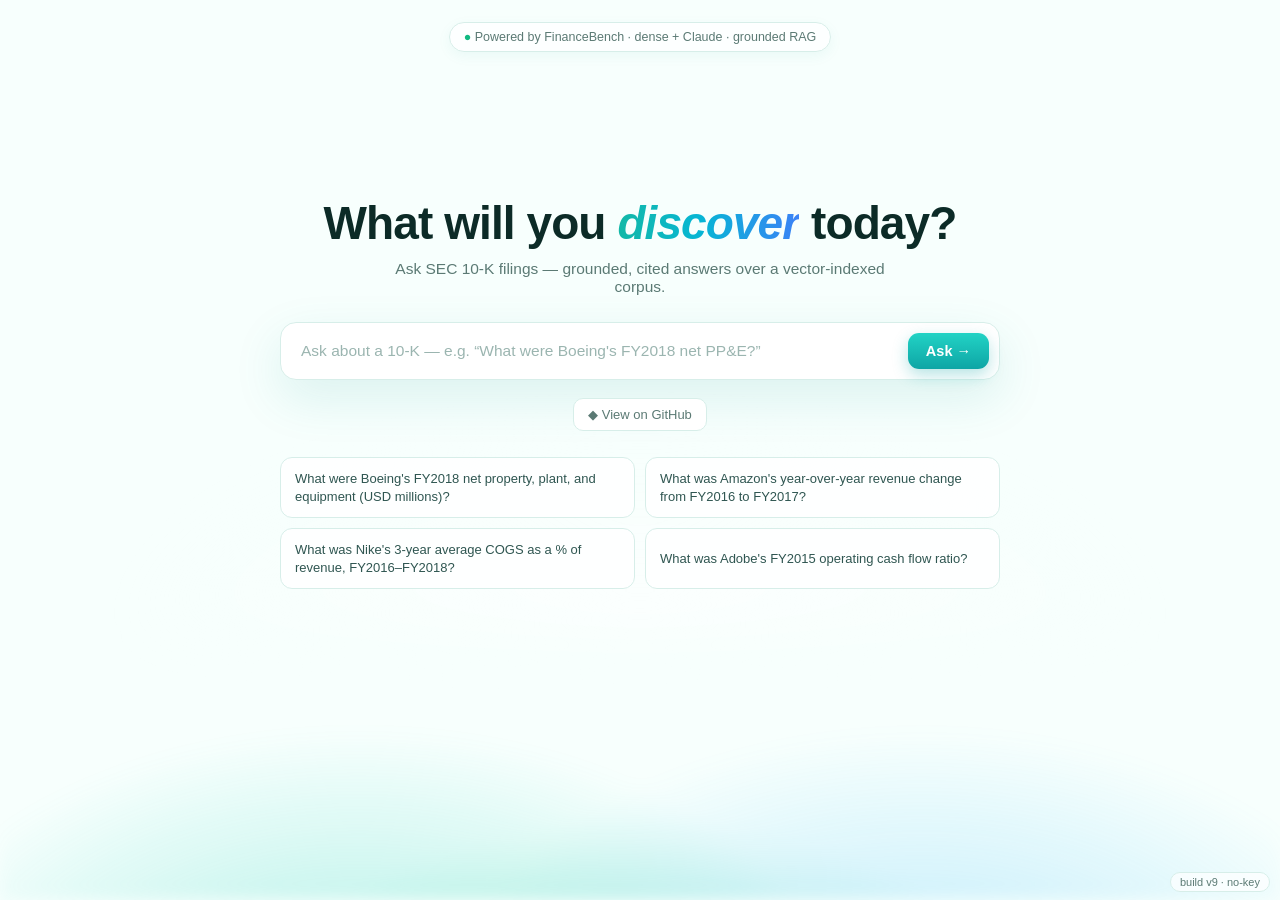
==== web/index.html @ b0c32c38 "Frontend: remove API key + settings entirely (open API, zero friction) Strip the key modal, settings" ====
<!doctype html>
<html lang="en">
<head>
  <meta charset="utf-8" />
  <meta name="viewport" content="width=device-width, initial-scale=1" />
  <!-- Force revalidation so browsers/CDN don't serve a stale page during testing. -->
  <meta http-equiv="Cache-Control" content="no-cache, no-store, must-revalidate" />
  <meta http-equiv="Pragma" content="no-cache" />
  <title>SEC Filings RAG — grounded answers over 10-K filings</title>
  <meta name="description" content="Ask SEC 10-K filings. Dense retrieval over a vector-indexed corpus, grounded cited answers, streamed." />
  <!-- ?v= cache-buster: bump on every asset change so the new JS/CSS actually loads. -->
  <link rel="stylesheet" href="./style.css?v=9" />
</head>
<body>
  <div class="horizon" aria-hidden="true"></div>

  <header class="topbar">
    <span class="badge">● Powered by FinanceBench · dense + Claude · grounded RAG</span>
  </header>

  <main class="hero">
    <h1 class="headline">What will you <em>discover</em> today?</h1>
    <p class="subhead">Ask SEC 10-K filings — grounded, cited answers over a vector-indexed corpus.</p>

    <form id="askForm" class="ask">
      <input
        id="queryInput"
        class="ask-input"
        type="text"
        autocomplete="off"
        placeholder="Ask about a 10-K — e.g. “What were Boeing's FY2018 net PP&E?”"
      />
      <button id="askBtn" class="ask-btn" type="submit">Ask →</button>
    </form>

    <div class="quicklinks">
      <a class="ghost-btn" href="https://github.com/skandula9273/sec-rag-eval" target="_blank" rel="noopener">◆ View on GitHub</a>
    </div>

    <div class="chips" id="chips">
      <button class="chip">What were Boeing's FY2018 net property, plant, and equipment (USD millions)?</button>
      <button class="chip">What was Amazon's year-over-year revenue change from FY2016 to FY2017?</button>
      <button class="chip">What was Nike's 3-year average COGS as a % of revenue, FY2016–FY2018?</button>
      <button class="chip">What was Adobe's FY2015 operating cash flow ratio?</button>
    </div>
  </main>

  <!-- Answer panel (hidden until a question is asked) -->
  <section id="result" class="result" hidden>
    <div class="result-card">
      <div class="result-head">
        <h2>Answer</h2>
        <span id="faithBadge" class="faith-badge" title="Faithfulness (self-grade)">—</span>
      </div>
      <div id="answer" class="answer"></div>
      <div id="error" class="error" hidden></div>

      <h3 class="sources-title">Sources</h3>
      <div id="sources" class="sources"></div>

      <div id="metrics" class="metrics"></div>
    </div>
  </section>

  <div id="build" class="build">build …</div>
  <script src="./app.js?v=9"></script>
</body>
</html>
---- web/style.css ----
:root {
  --bg: #f7fffd;
  --panel: #ffffff;
  --panel-2: #f0fdfa;
  --border: #d7eee9;
  --text: #0f2e2a;
  --muted: #5b7a74;
  --teal: #14b8a6;
  --cyan: #06b6d4;
  --blue: #3b82f6;
  --green: #10b981;
  --accent: #0ea5a5;
  --accent-2: #22d3c5;
  --radius: 16px;
  --maxw: 760px;
  --shadow: 0 18px 50px rgba(13, 148, 136, 0.12);
}

* { box-sizing: border-box; }

html, body {
  margin: 0;
  background: var(--bg);
  color: var(--text);
  font-family: -apple-system, BlinkMacSystemFont, "Segoe UI", Inter, Roboto, sans-serif;
  -webkit-font-smoothing: antialiased;
  min-height: 100vh;
}

/* --- Uplifting aurora bloom rising from the bottom --- */
.horizon {
  position: fixed;
  left: 0; right: 0; bottom: 0;
  height: 62vh;
  background:
    radial-gradient(62% 90% at 28% 125%, rgba(45, 212, 191, 0.40), transparent 62%),
    radial-gradient(62% 90% at 72% 125%, rgba(56, 189, 248, 0.34), transparent 62%),
    radial-gradient(54% 80% at 50% 135%, rgba(52, 211, 153, 0.36), transparent 62%);
  filter: blur(8px);
  z-index: 0;
  pointer-events: none;
}
/* a soft bright crest where the bloom meets the page */
.horizon::after {
  content: "";
  position: absolute;
  left: 50%;
  bottom: 30vh;
  transform: translateX(-50%);
  width: 80vw;
  height: 16vw;
  background: radial-gradient(ellipse at center bottom, rgba(255, 255, 255, 0.7), transparent 70%);
  filter: blur(24px);
}

/* --- Top bar --- */
.topbar {
  position: relative;
  z-index: 2;
  display: flex;
  align-items: center;
  justify-content: center;
  padding: 22px 16px 0;
}
.badge {
  font-size: 12.5px;
  color: var(--muted);
  background: rgba(255, 255, 255, 0.7);
  border: 1px solid var(--border);
  padding: 7px 14px;
  border-radius: 999px;
  backdrop-filter: blur(6px);
  box-shadow: 0 4px 14px rgba(13, 148, 136, 0.06);
}
.badge::first-letter { color: var(--green); }  /* the live dot */
.icon-btn {
  position: absolute;
  right: 18px;
  top: 18px;
  background: #fff;
  border: 1px solid var(--border);
  color: var(--muted);
  width: 34px; height: 34px;
  border-radius: 9px;
  cursor: pointer;
  font-size: 15px;
}
.icon-btn:hover { color: var(--accent); border-color: var(--accent); }

/* --- Hero --- */
.hero {
  position: relative;
  z-index: 2;
  max-width: var(--maxw);
  margin: 0 auto;
  padding: 16vh 20px 6vh;
  text-align: center;
}
.headline {
  font-size: clamp(30px, 5vw, 46px);
  font-weight: 700;
  letter-spacing: -0.02em;
  margin: 0 0 10px;
  color: #0c2b27;
}
.headline em {
  font-style: italic;
  background: linear-gradient(90deg, var(--teal), var(--cyan) 45%, var(--blue));
  -webkit-background-clip: text;
  background-clip: text;
  color: transparent;
}
.subhead {
  color: var(--muted);
  font-size: 15.5px;
  margin: 0 auto 26px;
  max-width: 540px;
}

/* --- Ask box --- */
.ask {
  display: flex;
  gap: 8px;
  align-items: center;
  background: var(--panel);
  border: 1px solid var(--border);
  border-radius: var(--radius);
  padding: 10px 10px 10px 16px;
  box-shadow: var(--shadow);
}
.ask:focus-within { border-color: var(--accent-2); box-shadow: 0 0 0 4px rgba(34, 211, 197, 0.15), var(--shadow); }
.ask-input {
  flex: 1;
  background: transparent;
  border: 0;
  outline: 0;
  color: var(--text);
  font-size: 15.5px;
  padding: 8px 4px;
}
.ask-input::placeholder { color: #9bb5b0; }
.ask-btn {
  background: linear-gradient(180deg, var(--accent-2), var(--accent));
  color: white;
  border: 0;
  border-radius: 11px;
  padding: 10px 18px;
  font-size: 14.5px;
  font-weight: 600;
  cursor: pointer;
  white-space: nowrap;
  box-shadow: 0 6px 16px rgba(14, 165, 165, 0.3);
}
.ask-btn:hover { filter: brightness(1.05); }
.ask-btn:disabled { opacity: 0.5; cursor: default; box-shadow: none; }

/* --- Quick links --- */
.quicklinks {
  display: flex;
  gap: 10px;
  justify-content: center;
  margin: 18px 0 26px;
}
.ghost-btn {
  background: #fff;
  border: 1px solid var(--border);
  color: var(--muted);
  border-radius: 10px;
  padding: 8px 14px;
  font-size: 13px;
  cursor: pointer;
  text-decoration: none;
}
.ghost-btn:hover { color: var(--accent); border-color: var(--accent-2); }

/* --- Suggestion chips --- */
.chips {
  display: grid;
  grid-template-columns: 1fr 1fr;
  gap: 10px;
}
.chip {
  text-align: left;
  background: rgba(255, 255, 255, 0.8);
  border: 1px solid var(--border);
  color: #2f5651;
  border-radius: 12px;
  padding: 12px 14px;
  font-size: 13px;
  cursor: pointer;
  line-height: 1.35;
}
.chip:hover { border-color: var(--accent-2); color: var(--text); background: var(--panel-2); }

/* --- Result panel --- */
.result {
  position: relative;
  z-index: 2;
  max-width: var(--maxw);
  margin: 0 auto;
  padding: 0 20px 12vh;
}
.result-card {
  background: var(--panel);
  border: 1px solid var(--border);
  border-radius: var(--radius);
  padding: 22px;
  box-shadow: var(--shadow);
}
.result-head { display: flex; align-items: center; justify-content: space-between; }
.result-head h2 { margin: 0; font-size: 18px; color: #0c2b27; }
.faith-badge {
  font-size: 12px;
  color: var(--accent);
  border: 1px solid var(--border);
  background: var(--panel-2);
  border-radius: 999px;
  padding: 4px 10px;
}
.answer {
  margin: 14px 0 8px;
  line-height: 1.6;
  font-size: 15px;
  white-space: pre-wrap;
}
.answer .cite { color: var(--blue); font-weight: 600; }
.error { color: #dc2626; font-size: 14px; margin-top: 8px; }

.sources-title { font-size: 14px; color: var(--muted); margin: 18px 0 8px; }
.sources { display: flex; flex-direction: column; gap: 8px; }
.source {
  border: 1px solid var(--border);
  border-radius: 10px;
  padding: 10px 12px;
  background: var(--panel-2);
}
.source .tag {
  font-size: 11px;
  font-weight: 600;
  padding: 2px 8px;
  border-radius: 999px;
  margin-right: 8px;
}
.tag.cited { background: rgba(20, 184, 166, 0.16); color: #0d9488; }
.tag.retr { background: rgba(15, 46, 42, 0.06); color: var(--muted); }
.source .doc { font-weight: 600; font-size: 13.5px; }
.source .meta { color: var(--muted); font-size: 12px; }
.source .excerpt { color: #466b65; font-size: 12.5px; margin-top: 6px; line-height: 1.45; }

.metrics {
  display: flex;
  flex-wrap: wrap;
  gap: 14px;
  margin-top: 16px;
  padding-top: 14px;
  border-top: 1px solid var(--border);
  color: var(--muted);
  font-size: 12.5px;
}
.metrics b { color: var(--text); font-weight: 600; }

/* --- Modal --- */
.modal {
  position: fixed;
  inset: 0;
  background: rgba(8, 40, 36, 0.35);
  display: flex;
  align-items: center;
  justify-content: center;
  z-index: 50;
  backdrop-filter: blur(4px);
}
.modal-card {
  background: var(--panel);
  border: 1px solid var(--border);
  border-radius: var(--radius);
  padding: 24px;
  width: min(440px, 92vw);
  box-shadow: var(--shadow);
}
.modal-card h2 { margin: 0 0 8px; font-size: 18px; color: #0c2b27; }
.modal-note { color: var(--muted); font-size: 12.5px; line-height: 1.5; margin: 0 0 16px; }
.modal-card label { display: block; font-size: 13px; color: var(--muted); margin-bottom: 14px; }
.modal-card input {
  width: 100%;
  margin-top: 6px;
  background: var(--panel-2);
  border: 1px solid var(--border);
  border-radius: 10px;
  padding: 10px 12px;
  color: var(--text);
  font-size: 14px;
}
.modal-actions { display: flex; gap: 10px; margin-top: 6px; }

.build {
  position: fixed;
  right: 10px;
  bottom: 8px;
  z-index: 5;
  font-size: 11px;
  color: var(--muted);
  background: rgba(255, 255, 255, 0.7);
  border: 1px solid var(--border);
  border-radius: 999px;
  padding: 3px 9px;
}

@media (max-width: 560px) {
  .chips { grid-template-columns: 1fr; }
  .hero { padding-top: 12vh; }
}
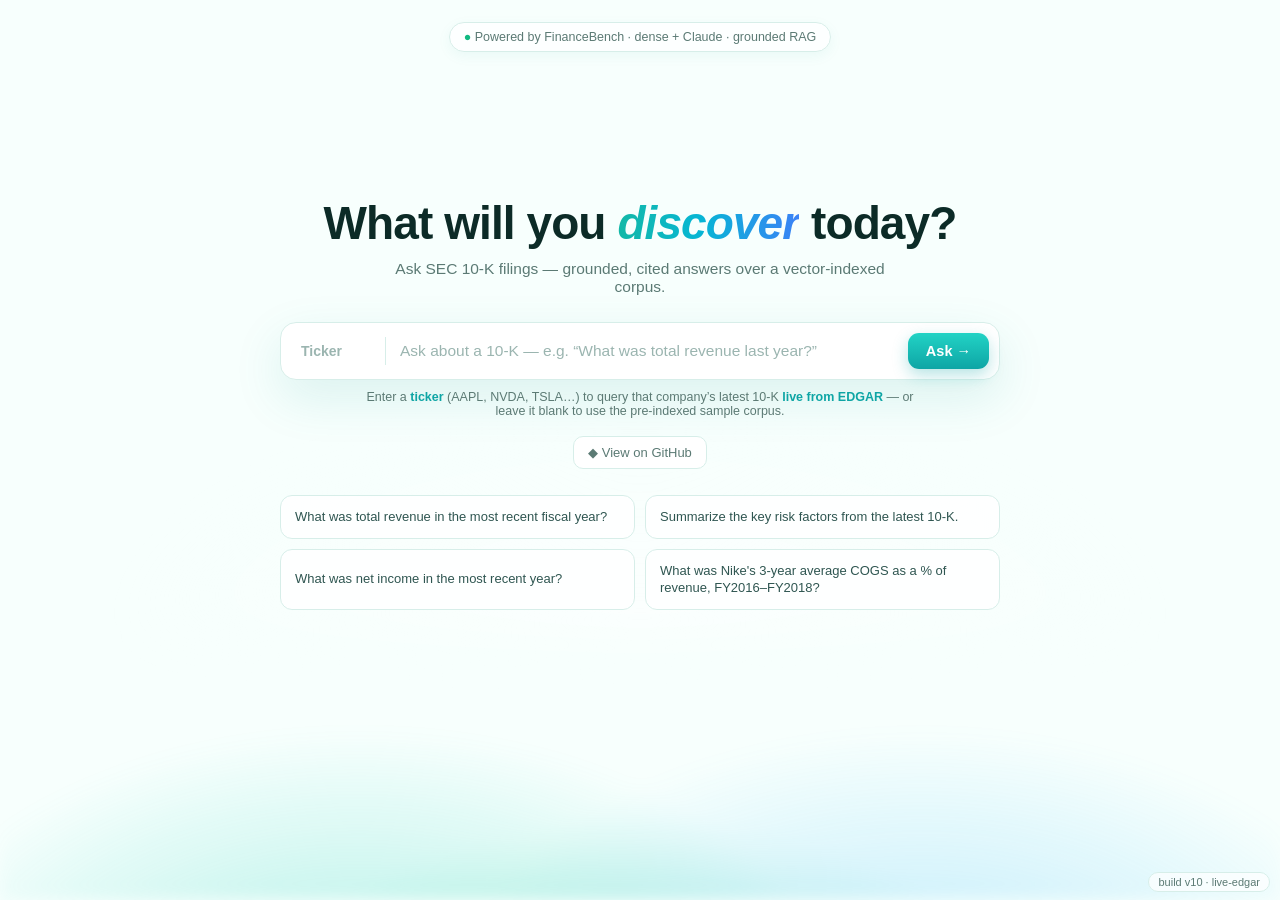
==== commit 2ce0cea2: "Live EDGAR: wire to API (/query/live/stream) + frontend (ticker -> any company) API: build a LiveEng" ====
--- a/web/index.html
+++ b/web/index.html
@@ -9,7 +9,7 @@
   <title>SEC Filings RAG — grounded answers over 10-K filings</title>
   <meta name="description" content="Ask SEC 10-K filings. Dense retrieval over a vector-indexed corpus, grounded cited answers, streamed." />
   <!-- ?v= cache-buster: bump on every asset change so the new JS/CSS actually loads. -->
-  <link rel="stylesheet" href="./style.css?v=9" />
+  <link rel="stylesheet" href="./style.css?v=10" />
 </head>
 <body>
   <div class="horizon" aria-hidden="true"></div>
@@ -23,25 +23,32 @@
     <p class="subhead">Ask SEC 10-K filings — grounded, cited answers over a vector-indexed corpus.</p>
 
     <form id="askForm" class="ask">
+      <input id="tickerInput" class="ticker-input" type="text" autocomplete="off"
+        maxlength="6" placeholder="Ticker" title="e.g. AAPL — blank uses the sample corpus" />
+      <span class="ask-divider"></span>
       <input
         id="queryInput"
         class="ask-input"
         type="text"
         autocomplete="off"
-        placeholder="Ask about a 10-K — e.g. “What were Boeing's FY2018 net PP&E?”"
+        placeholder="Ask about a 10-K — e.g. “What was total revenue last year?”"
       />
       <button id="askBtn" class="ask-btn" type="submit">Ask →</button>
     </form>
+    <p class="ask-hint">
+      Enter a <b>ticker</b> (AAPL, NVDA, TSLA…) to query that company’s latest 10-K
+      <b>live from EDGAR</b> — or leave it blank to use the pre-indexed sample corpus.
+    </p>
 
     <div class="quicklinks">
       <a class="ghost-btn" href="https://github.com/skandula9273/sec-rag-eval" target="_blank" rel="noopener">◆ View on GitHub</a>
     </div>
 
     <div class="chips" id="chips">
-      <button class="chip">What were Boeing's FY2018 net property, plant, and equipment (USD millions)?</button>
-      <button class="chip">What was Amazon's year-over-year revenue change from FY2016 to FY2017?</button>
+      <button class="chip" data-ticker="NVDA">What was total revenue in the most recent fiscal year?</button>
+      <button class="chip" data-ticker="AAPL">Summarize the key risk factors from the latest 10-K.</button>
+      <button class="chip" data-ticker="TSLA">What was net income in the most recent year?</button>
       <button class="chip">What was Nike's 3-year average COGS as a % of revenue, FY2016–FY2018?</button>
-      <button class="chip">What was Adobe's FY2015 operating cash flow ratio?</button>
     </div>
   </main>
 
@@ -52,6 +59,7 @@
         <h2>Answer</h2>
         <span id="faithBadge" class="faith-badge" title="Faithfulness (self-grade)">—</span>
       </div>
+      <div id="status" class="status" hidden></div>
       <div id="answer" class="answer"></div>
       <div id="error" class="error" hidden></div>
 
@@ -63,6 +71,6 @@
   </section>
 
   <div id="build" class="build">build …</div>
-  <script src="./app.js?v=9"></script>
+  <script src="./app.js?v=10"></script>
 </body>
 </html>
--- a/web/style.css
+++ b/web/style.css
@@ -139,6 +139,31 @@
   padding: 8px 4px;
 }
 .ask-input::placeholder { color: #9bb5b0; }
+.ticker-input {
+  width: 78px;
+  background: transparent;
+  border: 0;
+  outline: 0;
+  color: var(--accent);
+  font-size: 14px;
+  font-weight: 700;
+  letter-spacing: 0.04em;
+  text-transform: uppercase;
+  padding: 8px 2px 8px 4px;
+}
+.ticker-input::placeholder { color: #9bb5b0; font-weight: 600; letter-spacing: 0; text-transform: none; }
+.ask-divider { width: 1px; align-self: stretch; background: var(--border); margin: 4px 2px; }
+.ask-hint { color: var(--muted); font-size: 12.5px; margin: 10px auto 0; max-width: 560px; }
+.ask-hint b { color: var(--accent); font-weight: 600; }
+.status {
+  margin: 10px 0 0;
+  font-size: 13px;
+  color: var(--accent);
+  background: var(--panel-2);
+  border: 1px solid var(--border);
+  border-radius: 9px;
+  padding: 7px 11px;
+}
 .ask-btn {
   background: linear-gradient(180deg, var(--accent-2), var(--accent));
   color: white;
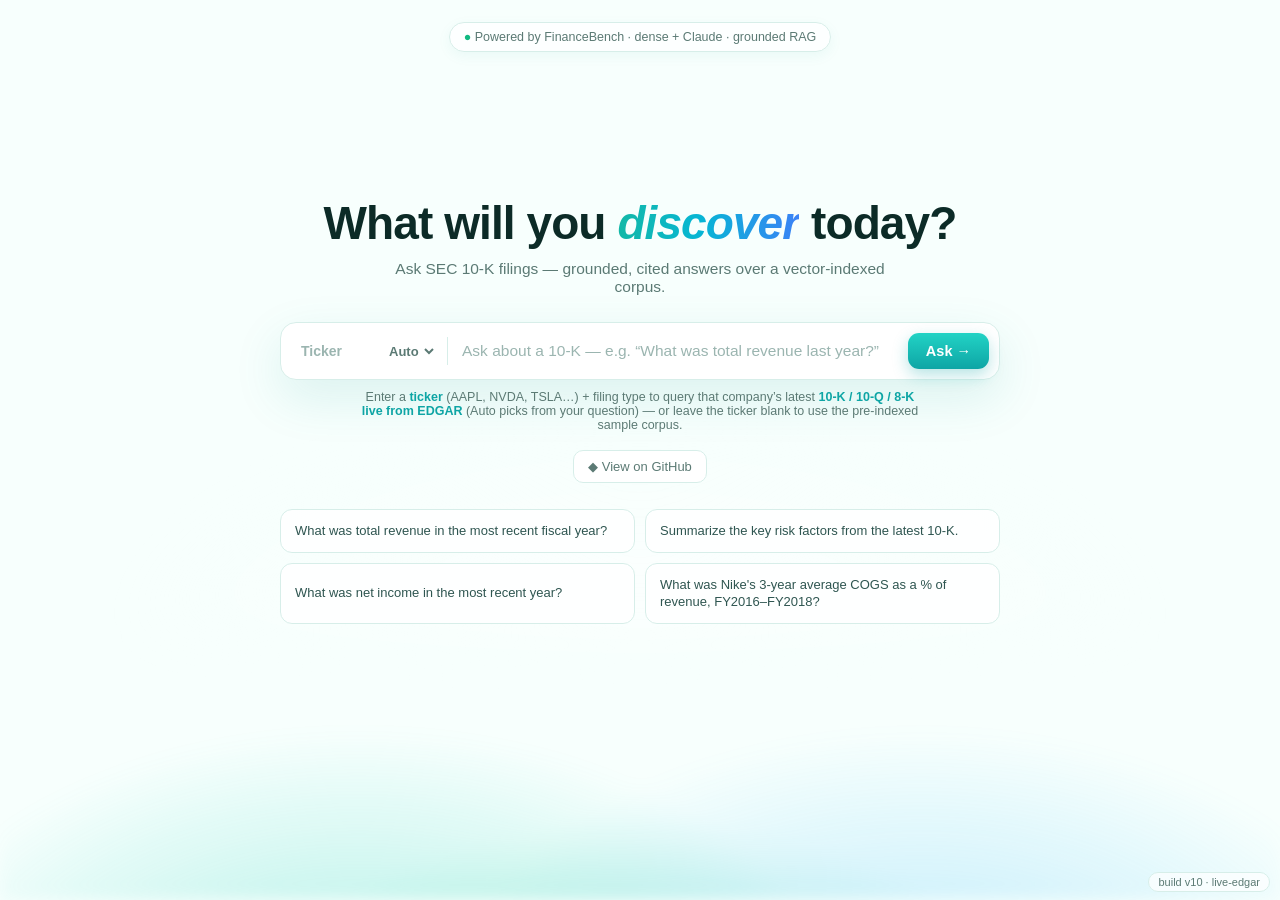
==== commit 7fec695a: "Live EDGAR: all filing types (10-K/10-Q/8-K) with auto-detection LiveEngine picks the filing type fr" ====
--- a/web/index.html
+++ b/web/index.html
@@ -25,6 +25,12 @@
     <form id="askForm" class="ask">
       <input id="tickerInput" class="ticker-input" type="text" autocomplete="off"
         maxlength="6" placeholder="Ticker" title="e.g. AAPL — blank uses the sample corpus" />
+      <select id="formSelect" class="form-select" title="Filing type">
+        <option value="auto">Auto</option>
+        <option value="10-K">10-K</option>
+        <option value="10-Q">10-Q</option>
+        <option value="8-K">8-K</option>
+      </select>
       <span class="ask-divider"></span>
       <input
         id="queryInput"
@@ -36,8 +42,9 @@
       <button id="askBtn" class="ask-btn" type="submit">Ask →</button>
     </form>
     <p class="ask-hint">
-      Enter a <b>ticker</b> (AAPL, NVDA, TSLA…) to query that company’s latest 10-K
-      <b>live from EDGAR</b> — or leave it blank to use the pre-indexed sample corpus.
+      Enter a <b>ticker</b> (AAPL, NVDA, TSLA…) + filing type to query that company’s
+      latest <b>10-K / 10-Q / 8-K live from EDGAR</b> (Auto picks from your question) —
+      or leave the ticker blank to use the pre-indexed sample corpus.
     </p>
 
     <div class="quicklinks">
--- a/web/style.css
+++ b/web/style.css
@@ -152,6 +152,16 @@
   padding: 8px 2px 8px 4px;
 }
 .ticker-input::placeholder { color: #9bb5b0; font-weight: 600; letter-spacing: 0; text-transform: none; }
+.form-select {
+  background: transparent;
+  border: 0;
+  outline: 0;
+  color: var(--muted);
+  font-size: 13px;
+  font-weight: 600;
+  cursor: pointer;
+  padding: 8px 2px;
+}
 .ask-divider { width: 1px; align-self: stretch; background: var(--border); margin: 4px 2px; }
 .ask-hint { color: var(--muted); font-size: 12.5px; margin: 10px auto 0; max-width: 560px; }
 .ask-hint b { color: var(--accent); font-weight: 600; }
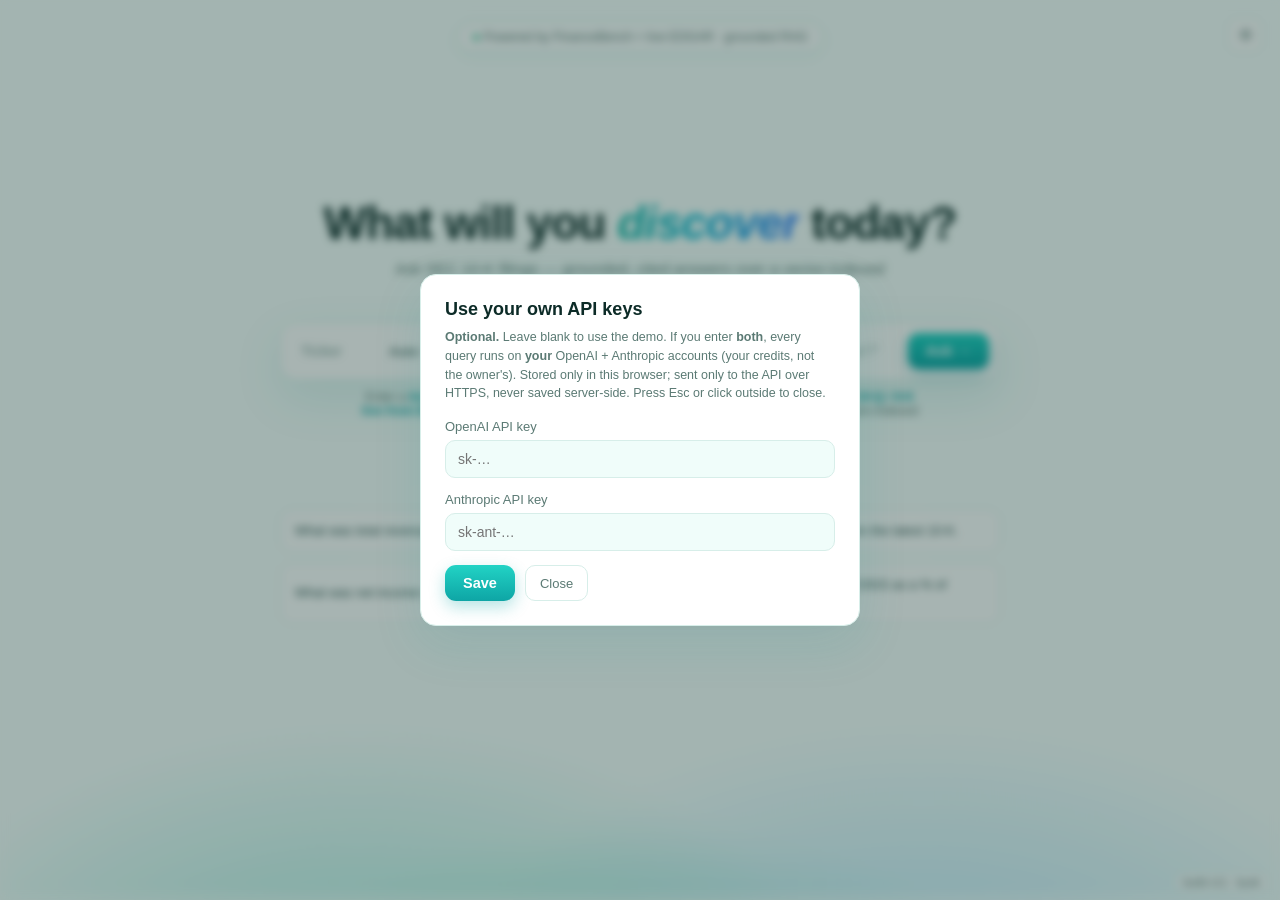
==== commit 5f52c2ac: "Auth: BYOK — visitors use their own OpenAI + Anthropic keys (their credits) API endpoints accept X-O" ====
--- a/web/index.html
+++ b/web/index.html
@@ -9,13 +9,14 @@
   <title>SEC Filings RAG — grounded answers over 10-K filings</title>
   <meta name="description" content="Ask SEC 10-K filings. Dense retrieval over a vector-indexed corpus, grounded cited answers, streamed." />
   <!-- ?v= cache-buster: bump on every asset change so the new JS/CSS actually loads. -->
-  <link rel="stylesheet" href="./style.css?v=10" />
+  <link rel="stylesheet" href="./style.css?v=11" />
 </head>
 <body>
   <div class="horizon" aria-hidden="true"></div>
 
   <header class="topbar">
-    <span class="badge">● Powered by FinanceBench · dense + Claude · grounded RAG</span>
+    <span class="badge">● Powered by FinanceBench + live EDGAR · grounded RAG</span>
+    <button id="settingsBtn" class="icon-btn" title="Use your own API keys (optional)" aria-label="API keys">⚙</button>
   </header>
 
   <main class="hero">
@@ -77,7 +78,30 @@
     </div>
   </section>
 
+  <!-- BYOK: optional own-keys modal. Both blank = use the demo's shared keys. -->
+  <div id="modal" class="modal" hidden>
+    <div class="modal-card">
+      <h2>Use your own API keys</h2>
+      <p class="modal-note">
+        <b>Optional.</b> Leave blank to use the demo. If you enter <b>both</b>, every
+        query runs on <b>your</b> OpenAI + Anthropic accounts (your credits, not the
+        owner's). Stored only in this browser; sent only to the API over HTTPS, never
+        saved server-side. Press Esc or click outside to close.
+      </p>
+      <label>OpenAI API key
+        <input id="openaiKey" type="password" autocomplete="off" placeholder="sk-…" />
+      </label>
+      <label>Anthropic API key
+        <input id="anthropicKey" type="password" autocomplete="off" placeholder="sk-ant-…" />
+      </label>
+      <div class="modal-actions">
+        <button id="saveKeys" class="ask-btn" type="button">Save</button>
+        <button id="closeModal" class="ghost-btn" type="button">Close</button>
+      </div>
+    </div>
+  </div>
+
   <div id="build" class="build">build …</div>
-  <script src="./app.js?v=10"></script>
+  <script src="./app.js?v=11"></script>
 </body>
 </html>
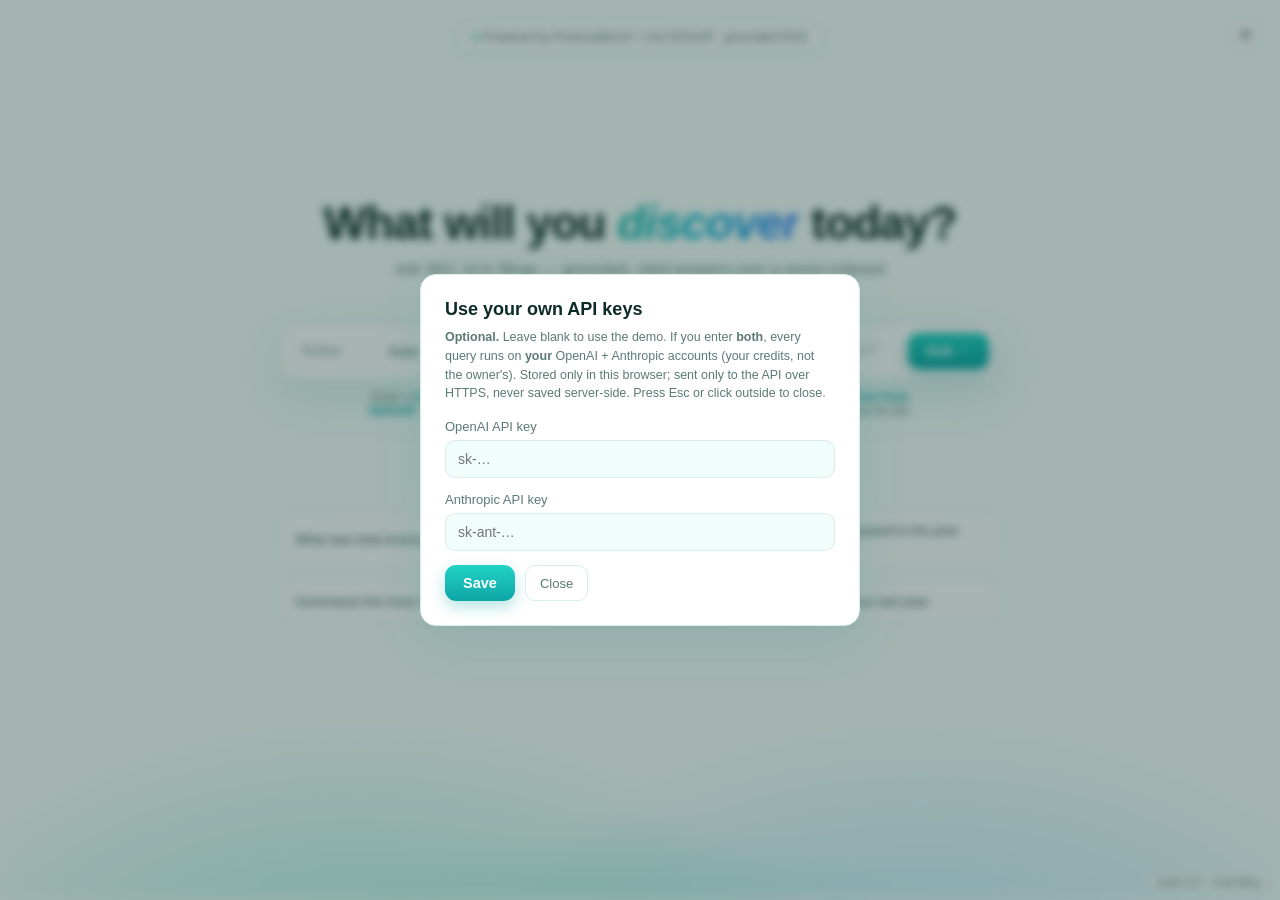
==== commit e561c744: "Live EDGAR: multi-filing compare across periods recent_filings(ticker, form, n) fetches the latest N" ====
--- a/web/index.html
+++ b/web/index.html
@@ -9,7 +9,7 @@
   <title>SEC Filings RAG — grounded answers over 10-K filings</title>
   <meta name="description" content="Ask SEC 10-K filings. Dense retrieval over a vector-indexed corpus, grounded cited answers, streamed." />
   <!-- ?v= cache-buster: bump on every asset change so the new JS/CSS actually loads. -->
-  <link rel="stylesheet" href="./style.css?v=11" />
+  <link rel="stylesheet" href="./style.css?v=12" />
 </head>
 <body>
   <div class="horizon" aria-hidden="true"></div>
@@ -43,9 +43,9 @@
       <button id="askBtn" class="ask-btn" type="submit">Ask →</button>
     </form>
     <p class="ask-hint">
-      Enter a <b>ticker</b> (AAPL, NVDA, TSLA…) + filing type to query that company’s
-      latest <b>10-K / 10-Q / 8-K live from EDGAR</b> (Auto picks from your question) —
-      or leave the ticker blank to use the pre-indexed sample corpus.
+      Enter a <b>ticker</b> (AAPL, NVDA, TSLA…) to query that company’s latest
+      <b>10-K / 10-Q / 8-K live from EDGAR</b> — ask to <b>compare</b> across years
+      and it pulls multiple filings. Leave the ticker blank for the sample corpus.
     </p>
 
     <div class="quicklinks">
@@ -54,9 +54,9 @@
 
     <div class="chips" id="chips">
       <button class="chip" data-ticker="NVDA">What was total revenue in the most recent fiscal year?</button>
-      <button class="chip" data-ticker="AAPL">Summarize the key risk factors from the latest 10-K.</button>
-      <button class="chip" data-ticker="TSLA">What was net income in the most recent year?</button>
-      <button class="chip">What was Nike's 3-year average COGS as a % of revenue, FY2016–FY2018?</button>
+      <button class="chip" data-ticker="AAPL">How did total revenue change compared to the prior year?</button>
+      <button class="chip" data-ticker="MSFT">Summarize the most recent 8-K event.</button>
+      <button class="chip" data-ticker="TSLA">Compare net income this year versus last year.</button>
     </div>
   </main>
 
@@ -102,6 +102,6 @@
   </div>
 
   <div id="build" class="build">build …</div>
-  <script src="./app.js?v=11"></script>
+  <script src="./app.js?v=12"></script>
 </body>
 </html>
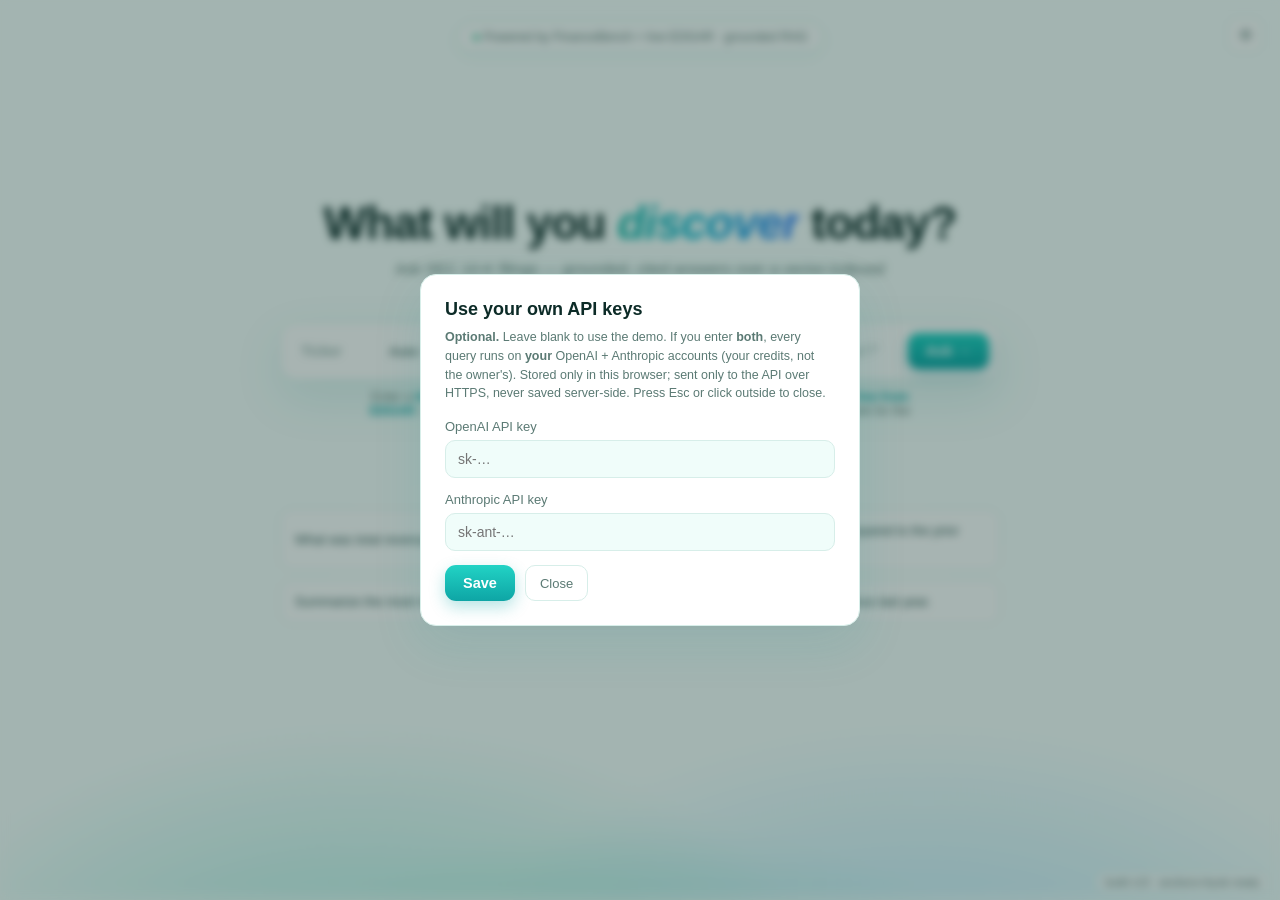
==== commit 0ec5864a: "Live EDGAR: section-labeled citations, require-BYOK flag, EDGAR tests Sections: live chunks use sect" ====
--- a/web/index.html
+++ b/web/index.html
@@ -9,7 +9,7 @@
   <title>SEC Filings RAG — grounded answers over 10-K filings</title>
   <meta name="description" content="Ask SEC 10-K filings. Dense retrieval over a vector-indexed corpus, grounded cited answers, streamed." />
   <!-- ?v= cache-buster: bump on every asset change so the new JS/CSS actually loads. -->
-  <link rel="stylesheet" href="./style.css?v=12" />
+  <link rel="stylesheet" href="./style.css?v=13" />
 </head>
 <body>
   <div class="horizon" aria-hidden="true"></div>
@@ -102,6 +102,6 @@
   </div>
 
   <div id="build" class="build">build …</div>
-  <script src="./app.js?v=12"></script>
+  <script src="./app.js?v=13"></script>
 </body>
 </html>
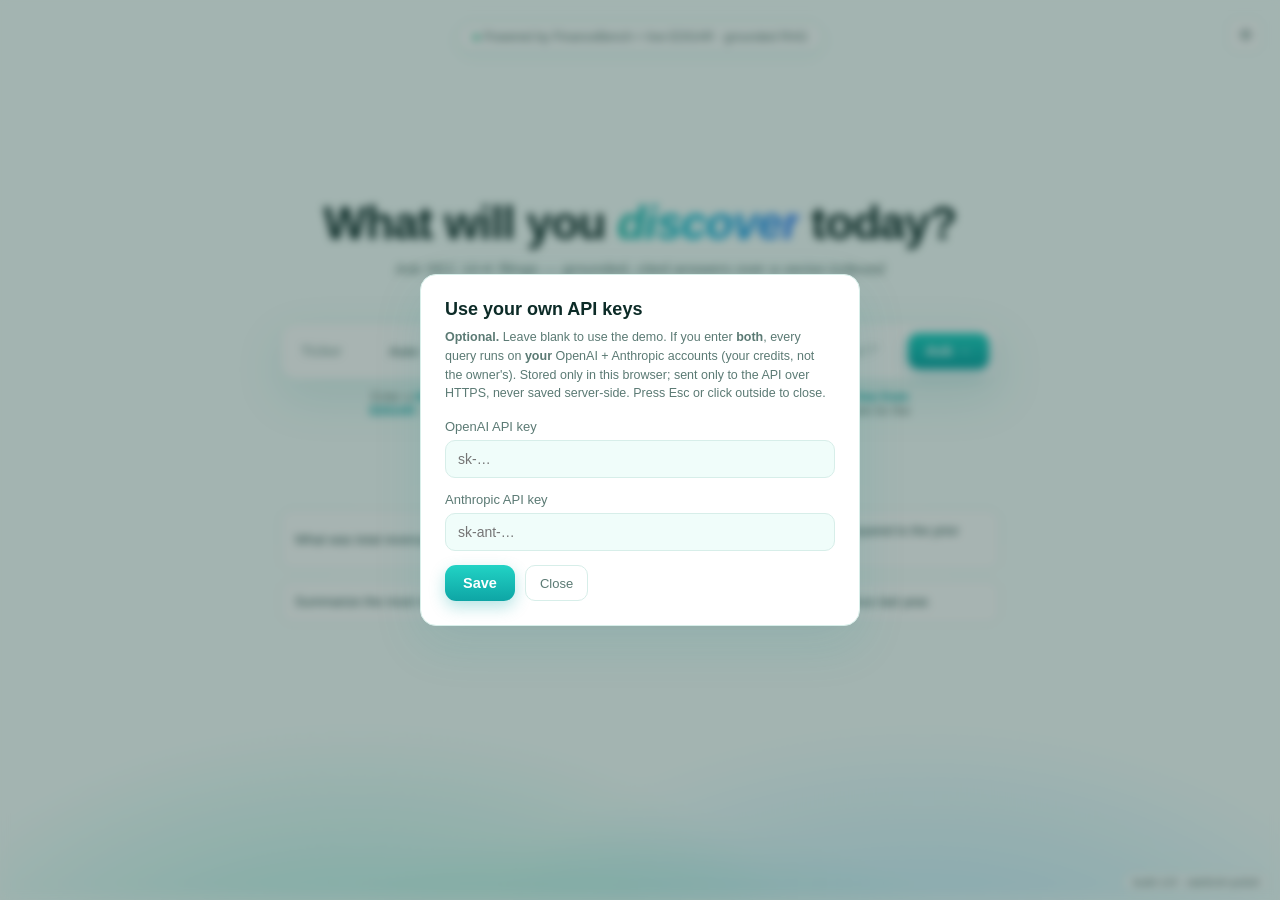
==== commit 365f657d: "Frontier polish: rate limit, deeper multi-filing, clean sections, pre-warm - Rate limit: per-IP guar" ====
--- a/web/index.html
+++ b/web/index.html
@@ -9,7 +9,7 @@
   <title>SEC Filings RAG — grounded answers over 10-K filings</title>
   <meta name="description" content="Ask SEC 10-K filings. Dense retrieval over a vector-indexed corpus, grounded cited answers, streamed." />
   <!-- ?v= cache-buster: bump on every asset change so the new JS/CSS actually loads. -->
-  <link rel="stylesheet" href="./style.css?v=13" />
+  <link rel="stylesheet" href="./style.css?v=14" />
 </head>
 <body>
   <div class="horizon" aria-hidden="true"></div>
@@ -102,6 +102,6 @@
   </div>
 
   <div id="build" class="build">build …</div>
-  <script src="./app.js?v=13"></script>
+  <script src="./app.js?v=14"></script>
 </body>
 </html>
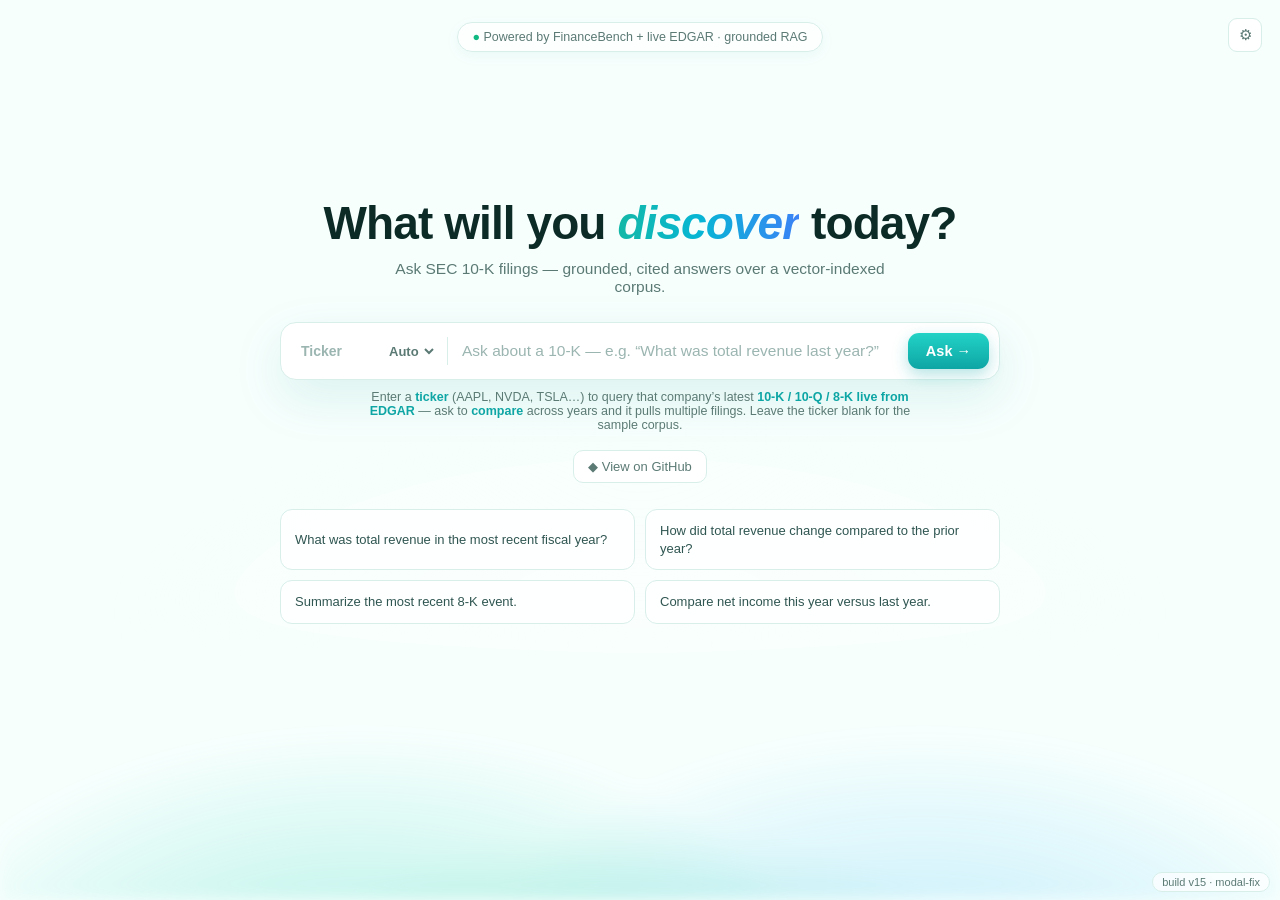
==== commit b449c079: "Fix: modal (API-keys popup) showed on every load — [hidden] override Root cause of the "API settings" ====
--- a/web/index.html
+++ b/web/index.html
@@ -9,7 +9,7 @@
   <title>SEC Filings RAG — grounded answers over 10-K filings</title>
   <meta name="description" content="Ask SEC 10-K filings. Dense retrieval over a vector-indexed corpus, grounded cited answers, streamed." />
   <!-- ?v= cache-buster: bump on every asset change so the new JS/CSS actually loads. -->
-  <link rel="stylesheet" href="./style.css?v=14" />
+  <link rel="stylesheet" href="./style.css?v=15" />
 </head>
 <body>
   <div class="horizon" aria-hidden="true"></div>
@@ -102,6 +102,6 @@
   </div>
 
   <div id="build" class="build">build …</div>
-  <script src="./app.js?v=14"></script>
+  <script src="./app.js?v=15"></script>
 </body>
 </html>
--- a/web/style.css
+++ b/web/style.css
@@ -295,6 +295,10 @@
 .metrics b { color: var(--text); font-weight: 600; }
 
 /* --- Modal --- */
+/* The [hidden] attribute must win over .modal's display:flex, or the modal shows
+   on every load (this was the "API settings popup keeps coming up" bug). */
+[hidden] { display: none !important; }
+
 .modal {
   position: fixed;
   inset: 0;
